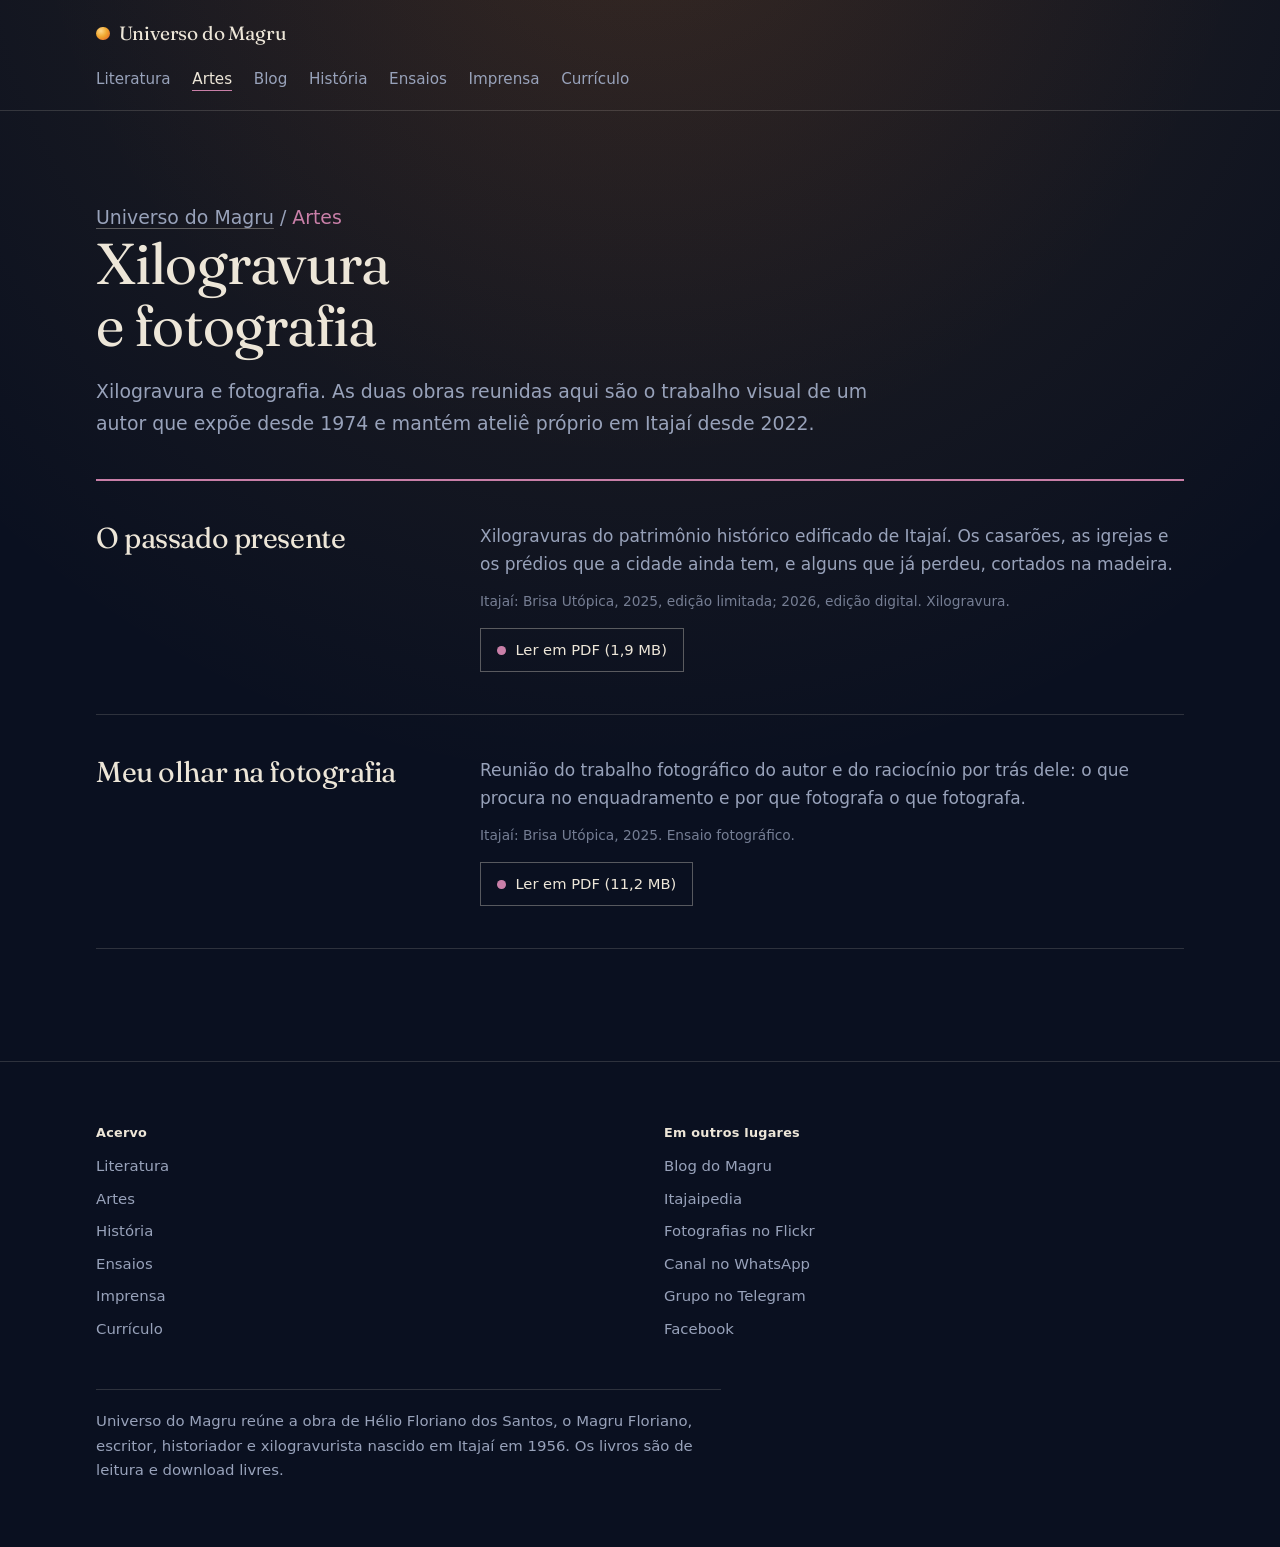
==== artes/index.html @ 8ad2925b "feat: novo site estático do Universo do Magru Reconstrói o site em HTML, CSS e JavaScript puro para " ====
<!doctype html>
<html lang="pt-BR" style="--acento: var(--artes)">
<head>
<meta charset="utf-8">
<meta name="viewport" content="width=device-width, initial-scale=1">
<title>Artes — Xilogravura e fotografia | Magru Floriano</title>
<meta name="description" content="Xilogravuras do patrimônio histórico de Itajaí e o ensaio fotográfico de Magru Floriano, em PDF de leitura livre.">
<link rel="canonical" href="https://magru.com.br/artes/">
<meta property="og:type" content="website">
<meta property="og:site_name" content="Universo do Magru">
<meta property="og:locale" content="pt_BR">
<meta property="og:title" content="Artes — Xilogravura e fotografia | Magru Floriano">
<meta property="og:description" content="Xilogravuras do patrimônio histórico de Itajaí e o ensaio fotográfico de Magru Floriano, em PDF de leitura livre.">
<meta property="og:url" content="https://magru.com.br/artes/">
<meta name="twitter:card" content="summary">
<link rel="icon" href="/assets/favicon.svg" type="image/svg+xml">
<link rel="preconnect" href="https://fonts.gstatic.com" crossorigin>
<link rel="stylesheet" href="https://fonts.googleapis.com/css2?family=Fraunces:opsz,wght,SOFT,WONK@9..144,300..600,0..100,0..1&display=swap">
<link rel="stylesheet" href="/assets/css/magru.css">
<script type="application/ld+json">{"@context": "https://schema.org", "@type": "CollectionPage", "name": "Artes", "url": "https://magru.com.br/artes/", "inLanguage": "pt-BR", "description": "Xilogravuras do patrimônio histórico de Itajaí e o ensaio fotográfico de Magru Floriano, em PDF de leitura livre.", "mainEntity": {"@type": "ItemList", "numberOfItems": 2, "itemListElement": [{"@type": "ListItem", "position": 1, "item": {"@type": "Book", "name": "O passado presente", "author": {"@type": "Person", "name": "Magru Floriano"}, "inLanguage": "pt-BR", "url": "https://blog.magru.com.br/web/wp-content/uploads/2026/01/magru-floriano_o-passado-presente.pdf", "encodingFormat": "application/pdf", "abstract": "Xilogravuras do patrimônio histórico edificado de Itajaí. Os casarões, as igrejas e os prédios que a cidade ainda tem, e alguns que já perdeu, cortados na madeira."}}, {"@type": "ListItem", "position": 2, "item": {"@type": "Book", "name": "Meu olhar na fotografia", "author": {"@type": "Person", "name": "Magru Floriano"}, "inLanguage": "pt-BR", "url": "https://blog.magru.com.br/web/wp-content/uploads/2026/02/magru-floriano_meu-olhar-na-foto.pdf", "encodingFormat": "application/pdf", "abstract": "Reunião do trabalho fotográfico do autor e do raciocínio por trás dele: o que procura no enquadramento e por que fotografa o que fotografa."}}]}}</script>
<script type="application/ld+json">{"@context": "https://schema.org", "@type": "BreadcrumbList", "itemListElement": [{"@type": "ListItem", "position": 1, "name": "Universo do Magru", "item": "https://magru.com.br/"}, {"@type": "ListItem", "position": 2, "name": "Artes", "item": "https://magru.com.br/artes/"}]}</script>
</head>
<body>
<a class="pular" href="#conteudo">Ir para o conteúdo</a>
<header class="topo">
  <div class="envelope">
    <div class="topo__interno">
      <a class="marca" href="/"><span class="marca__astro" aria-hidden="true"></span>Universo do Magru</a>
      <button class="menu-botao" type="button" aria-controls="rota" hidden>Seções</button>
    </div>
    <ul class="rota" id="rota">
      <li><a href="/literatura/">Literatura</a></li>
      <li><a href="/artes/" aria-current="page">Artes</a></li>
      <li><a href="https://blog.magru.com.br/web/blog/">Blog</a></li>
      <li><a href="/historia/">História</a></li>
      <li><a href="/ensaios/">Ensaios</a></li>
      <li><a href="/imprensa/">Imprensa</a></li>
      <li><a href="/curriculo/">Currículo</a></li>
    </ul>
  </div>
</header>
<main id="conteudo">
  <div class="envelope cabeca">
    <p class="migalhas"><a href="/">Universo do Magru</a> / <b>Artes</b></p>
    <h1>Xilogravura e fotografia</h1>
    <p>Xilogravura e fotografia. As duas obras reunidas aqui são o trabalho visual de um autor que expõe desde 1974 e mantém ateliê próprio em Itajaí desde 2022.</p>
  </div>
  <div class="envelope">
    <ul class="acervo">
      <li class="obra">
        <h2>O passado presente</h2>
        <p>Xilogravuras do patrimônio histórico edificado de Itajaí. Os casarões, as igrejas e os prédios que a cidade ainda tem, e alguns que já perdeu, cortados na madeira.</p>
        <p class="obra__ficha">Itajaí: Brisa Utópica, 2025, edição limitada; 2026, edição digital. Xilogravura.</p>
        <a class="baixar" href="https://blog.magru.com.br/web/wp-content/uploads/2026/01/magru-floriano_o-passado-presente.pdf" type="application/pdf" aria-label="Ler O passado presente em PDF, 1,9 MB">Ler em PDF (1,9 MB)</a>
      </li>
      <li class="obra">
        <h2>Meu olhar na fotografia</h2>
        <p>Reunião do trabalho fotográfico do autor e do raciocínio por trás dele: o que procura no enquadramento e por que fotografa o que fotografa.</p>
        <p class="obra__ficha">Itajaí: Brisa Utópica, 2025. Ensaio fotográfico.</p>
        <a class="baixar" href="https://blog.magru.com.br/web/wp-content/uploads/2026/02/magru-floriano_meu-olhar-na-foto.pdf" type="application/pdf" aria-label="Ler Meu olhar na fotografia em PDF, 11,2 MB">Ler em PDF (11,2 MB)</a>
      </li>
    </ul>
  </div>
</main>
<footer class="rodape">
  <div class="envelope">
    <div class="rodape__grade">
      <div>
        <h2>Acervo</h2>
        <ul>
          <li><a href="/literatura/">Literatura</a></li>
          <li><a href="/artes/">Artes</a></li>
          <li><a href="/historia/">História</a></li>
          <li><a href="/ensaios/">Ensaios</a></li>
          <li><a href="/imprensa/">Imprensa</a></li>
          <li><a href="/curriculo/">Currículo</a></li>
        </ul>
      </div>
      <div>
        <h2>Em outros lugares</h2>
        <ul>
          <li><a href="https://blog.magru.com.br/web/blog/">Blog do Magru</a></li>
          <li><a href="https://itajaipedia.com.br">Itajaipedia</a></li>
          <li><a href="https://www.flickr.com/photos/magru-floriano/">Fotografias no Flickr</a></li>
          <li><a href="https://magru.com.br/whatsapp">Canal no WhatsApp</a></li>
          <li><a href="https://t.me/blogdomagru">Grupo no Telegram</a></li>
          <li><a href="https://www.facebook.com/florianomagru">Facebook</a></li>
        </ul>
      </div>
    </div>
    <p class="rodape__nota">Universo do Magru reúne a obra de Hélio Floriano dos Santos, o Magru Floriano, escritor, historiador e xilogravurista nascido em Itajaí em 1956. Os livros são de leitura e download livres.</p>
  </div>
</footer>
<script src="/assets/js/magru.js" defer></script>
</body>
</html>
---- assets/css/magru.css ----
/* Universo do Magru — carta celeste gravada */

:root {
  --tinta: #0a1020;
  --tinta-alta: #121a2e;
  --papel: #ede6d8;
  --papel-fraco: #98a2ba;
  --sol: #f0a830;
  --sol-brasa: #e2582a;
  --linha: rgba(237, 230, 216, 0.16);
  --linha-forte: rgba(237, 230, 216, 0.34);

  --literatura: #9bc4e2;
  --ensaios: #a78bc8;
  --historia: #5fb49c;
  --imprensa: #c0c6ce;
  --artes: #c97fa8;
  --blog: #6fd3d8;

  --acento: var(--sol);

  --display: "Fraunces", Georgia, "Times New Roman", serif;
  --texto: system-ui, -apple-system, "Segoe UI", Roboto, sans-serif;

  --medida: 66ch;
  --gutter: clamp(1.25rem, 5vw, 3rem);
  --ritmo: clamp(3.5rem, 9vw, 7rem);
}

*,
*::before,
*::after {
  box-sizing: border-box;
}

html {
  -webkit-text-size-adjust: 100%;
  overflow-x: hidden;
}

body {
  margin: 0;
  background-color: var(--tinta);
  background-image:
    radial-gradient(circle at 50% -10%, rgba(240, 168, 48, 0.13), transparent 52%),
    radial-gradient(circle at 50% -10%, rgba(226, 88, 42, 0.09), transparent 34%);
  background-repeat: no-repeat;
  color: var(--papel);
  font-family: var(--texto);
  font-size: clamp(1rem, 0.96rem + 0.2vw, 1.0625rem);
  line-height: 1.65;
  text-rendering: optimizeLegibility;
}

/* Estipulado de gravura: pontilhado tênue sobre a tinta. */
body::before {
  content: "";
  position: fixed;
  inset: 0;
  pointer-events: none;
  z-index: 0;
  opacity: 0.4;
  background-image: radial-gradient(rgba(237, 230, 216, 0.09) 0.5px, transparent 0.5px);
  background-size: 4px 4px;
}

body > * {
  position: relative;
  z-index: 1;
}

h1,
h2,
h3 {
  font-family: var(--display);
  font-weight: 400;
  font-variation-settings: "SOFT" 0, "WONK" 1;
  line-height: 1.08;
  letter-spacing: -0.015em;
  margin: 0;
  text-wrap: balance;
}

a {
  color: var(--papel);
  text-decoration-color: var(--linha-forte);
  text-underline-offset: 0.22em;
  text-decoration-thickness: 1px;
}

a:hover {
  text-decoration-color: var(--acento);
}

:focus-visible {
  outline: 2px solid var(--sol);
  outline-offset: 3px;
  border-radius: 2px;
}

img {
  max-width: 100%;
  height: auto;
}

.envelope {
  width: min(100% - var(--gutter) * 2, 68rem);
  margin-inline: auto;
}

.pular {
  position: absolute;
  left: -9999px;
  top: 0;
}

.pular:focus {
  left: var(--gutter);
  top: 0.75rem;
  z-index: 10;
  background: var(--tinta-alta);
  padding: 0.6rem 1rem;
}

/* ---------- Cabeçalho ---------- */

.topo {
  border-bottom: 1px solid var(--linha);
}

.topo__interno {
  display: flex;
  flex-wrap: wrap;
  align-items: center;
  justify-content: space-between;
  gap: 1rem;
  padding-block: 1.1rem;
}

.marca {
  font-family: var(--display);
  font-variation-settings: "SOFT" 0, "WONK" 1;
  font-size: 1.2rem;
  letter-spacing: -0.01em;
  text-decoration: none;
  display: inline-flex;
  align-items: center;
  gap: 0.55rem;
}

.marca__astro {
  width: 0.72em;
  height: 0.72em;
  border-radius: 50%;
  background: radial-gradient(circle at 35% 30%, #ffd88a, var(--sol) 45%, var(--sol-brasa));
  flex: none;
}

.menu-botao {
  display: inline-flex;
  align-items: center;
  gap: 0.5rem;
  background: none;
  border: 1px solid var(--linha-forte);
  color: inherit;
  font: inherit;
  font-size: 0.9rem;
  padding: 0.4rem 0.8rem;
  cursor: pointer;
}

.menu-botao:hover {
  border-color: var(--sol);
}

.rota {
  display: flex;
  flex-wrap: wrap;
  gap: 0.35rem 1.35rem;
  list-style: none;
  margin: 0;
  padding: 0 0 1.1rem;
  font-size: 0.95rem;
}

.rota a {
  text-decoration: none;
  color: var(--papel-fraco);
  padding-block: 0.2rem;
}

.rota a:hover {
  color: var(--papel);
}

.rota [aria-current="page"] {
  color: var(--papel);
  box-shadow: inset 0 -1px 0 var(--acento);
}

@media (max-width: 47.99em) {
  .rota[hidden] {
    display: none;
  }
  .rota {
    flex-direction: column;
    gap: 0;
  }
  .rota li {
    border-top: 1px solid var(--linha);
  }
  .rota a {
    display: block;
    padding-block: 0.7rem;
  }
}

@media (min-width: 48em) {
  .menu-botao {
    display: none;
  }
  .rota[hidden] {
    display: flex;
  }
}

/* ---------- Diagrama orbital ---------- */
/* A esfera inteira gira num período único: os planetas mantêm distância
   fixa entre si e nunca colidem, como num astrolábio. */

.sistema {
  --raio: min(30vw, 11rem);
  --periodo: 260s;
  display: grid;
  place-items: center;
  aspect-ratio: 1;
  width: min(96vw, 34rem);
  margin: clamp(1rem, 4vw, 2rem) auto clamp(1.5rem, 5vw, 2.5rem);
}

.sistema > * {
  grid-area: 1 / 1;
}

.sol {
  display: grid;
  place-items: center;
  text-align: center;
  width: min(26vw, 8rem);
  aspect-ratio: 1;
  border-radius: 50%;
  background: radial-gradient(circle at 38% 32%, #ffe3a8, var(--sol) 42%, var(--sol-brasa) 88%);
  color: #2a1403;
  box-shadow: 0 0 4rem rgba(240, 168, 48, 0.3);
  margin: 0;
  padding: 0.5rem;
  font-family: var(--display);
  font-variation-settings: "SOFT" 0, "WONK" 1;
  font-size: clamp(0.95rem, 3.4vw, 1.2rem);
  line-height: 1.05;
}

.anel {
  width: calc(var(--f) * var(--raio) * 2);
  aspect-ratio: 1;
  border: 1px solid var(--linha);
  border-radius: 50%;
}

.orbita {
  position: relative;
  width: calc(var(--f) * var(--raio) * 2);
  aspect-ratio: 1;
  transform: rotate(var(--angulo));
  animation: girar var(--periodo) linear infinite;
}

@keyframes girar {
  to {
    transform: rotate(calc(var(--angulo) + 360deg));
  }
}

@keyframes desgirar {
  to {
    transform: rotate(calc(var(--angulo) * -1 - 360deg));
  }
}

.planeta {
  position: absolute;
  top: 50%;
  left: 100%;
  translate: -50% -50%;
  display: flex;
  align-items: center;
  gap: 0.5rem;
  padding: 0.5rem;
  text-decoration: none;
  white-space: nowrap;
  font-size: 0.92rem;
  transform: rotate(calc(var(--angulo) * -1));
  animation: desgirar var(--periodo) linear infinite;
}

.planeta::before {
  content: "";
  width: 0.7rem;
  height: 0.7rem;
  border-radius: 50%;
  background: var(--cor);
  box-shadow: 0 0 0 0.35rem var(--tinta);
  flex: none;
}

.planeta:hover,
.planeta:focus-visible {
  color: var(--cor);
}

/* No celular não há largura para seis rótulos girando: ficam os pontos,
   com o nome disponível para leitores de tela e teclado. */
@media (max-width: 47.99em) {
  .planeta span {
    position: absolute;
    width: 1px;
    height: 1px;
    overflow: hidden;
    clip-path: inset(50%);
    white-space: nowrap;
  }
  .planeta {
    padding: 0.85rem;
  }
  .planeta::before {
    width: 0.85rem;
    height: 0.85rem;
  }
}

@media (min-width: 48em) {
  .planeta span {
    background: var(--tinta);
    padding-inline: 0.15rem;
  }
}

@media (prefers-reduced-motion: reduce) {
  .orbita,
  .planeta {
    animation: none;
  }
}

/* ---------- Home ---------- */

.abertura {
  padding-top: clamp(2rem, 6vw, 3.5rem);
  text-align: center;
}

.abertura h1 {
  font-size: clamp(2.1rem, 8vw, 3.9rem);
  max-width: 18ch;
  margin-inline: auto;
}

.abertura p {
  max-width: 54ch;
  margin: 1.1rem auto 0;
  color: var(--papel-fraco);
  font-size: clamp(1rem, 0.95rem + 0.4vw, 1.15rem);
}

.orbitas {
  display: grid;
  gap: 1px;
  background: var(--linha);
  border-block: 1px solid var(--linha);
  list-style: none;
  margin: 0;
  padding: 0;
}

.orbitas a {
  display: grid;
  gap: 0.4rem;
  align-content: start;
  background: var(--tinta);
  padding: clamp(1.4rem, 4vw, 2rem) clamp(1.1rem, 3vw, 1.6rem);
  height: 100%;
  text-decoration: none;
}

.orbitas a:hover {
  background: var(--tinta-alta);
}

/* Seis seções: duas colunas de três, ou três de dois. Nunca uma célula vazia. */
@media (min-width: 34em) {
  .orbitas {
    grid-template-columns: repeat(2, 1fr);
  }
}

@media (min-width: 58em) {
  .orbitas {
    grid-template-columns: repeat(3, 1fr);
  }
}

.orbitas b {
  font-family: var(--display);
  font-variation-settings: "SOFT" 0, "WONK" 1;
  font-weight: 400;
  font-size: 1.4rem;
  color: var(--cor, var(--papel));
}

.orbitas span {
  color: var(--papel-fraco);
  font-size: 0.95rem;
}

.orbitas em {
  font-style: normal;
  color: var(--papel-fraco);
  font-size: 0.82rem;
}

/* ---------- Seções e prosa ---------- */

main {
  display: block;
  padding-bottom: var(--ritmo);
}

.cabeca {
  padding-block: clamp(2.5rem, 8vw, 4.5rem) clamp(1.5rem, 4vw, 2.5rem);
  border-bottom: 2px solid var(--acento);
}

.cabeca h1 {
  font-size: clamp(2.2rem, 8vw, 3.6rem);
  max-width: 16ch;
}

.cabeca p {
  max-width: var(--medida);
  margin: 1.2rem 0 0;
  color: var(--papel-fraco);
  font-size: clamp(1.02rem, 0.97rem + 0.4vw, 1.18rem);
}

.migalhas {
  font-size: 0.88rem;
  color: var(--papel-fraco);
  margin-bottom: 1.4rem;
}

.migalhas a {
  color: inherit;
}

.migalhas b {
  font-weight: 400;
  color: var(--acento);
}

.acervo {
  list-style: none;
  margin: 0;
  padding: 0;
}

.obra {
  border-bottom: 1px solid var(--linha);
  padding-block: clamp(1.8rem, 5vw, 2.6rem);
  display: grid;
  gap: 0.7rem;
}

.obra h2 {
  font-size: clamp(1.35rem, 4.5vw, 1.8rem);
  max-width: 24ch;
}

.obra p {
  margin: 0;
  max-width: var(--medida);
  color: var(--papel-fraco);
}

.baixar {
  justify-self: start;
  display: inline-flex;
  align-items: center;
  gap: 0.6rem;
  margin-top: 0.3rem;
  padding: 0.55rem 1rem;
  border: 1px solid var(--linha-forte);
  text-decoration: none;
  font-size: 0.92rem;
}

.baixar:hover {
  border-color: var(--acento);
  color: var(--acento);
}

.baixar::before {
  content: "";
  width: 0.55rem;
  height: 0.55rem;
  border-radius: 50%;
  background: var(--acento);
  flex: none;
}

@media (min-width: 56em) {
  .obra {
    grid-template-columns: 20rem 1fr;
    column-gap: clamp(2rem, 5vw, 4rem);
    align-items: start;
  }
  .obra h2 {
    grid-column: 1;
    grid-row: 1 / -1;
  }
  .obra > :not(h2) {
    grid-column: 2;
  }
}

.prosa {
  padding-top: clamp(2rem, 6vw, 3rem);
  max-width: var(--medida);
  margin-inline: 0;
}

.prosa h2 {
  font-size: clamp(1.4rem, 4.5vw, 1.9rem);
  margin-top: clamp(2.6rem, 7vw, 3.6rem);
  padding-top: 1.4rem;
  border-top: 1px solid var(--linha);
  color: var(--acento);
}

.prosa p {
  margin: 1.1rem 0 0;
}

.prosa ul {
  margin: 1.4rem 0 0;
  padding: 0;
  list-style: none;
}

.prosa li {
  padding: 0.7rem 0 0.7rem 1.4rem;
  border-top: 1px solid var(--linha);
  position: relative;
}

.prosa li::before {
  content: "";
  position: absolute;
  left: 0;
  top: 1.35em;
  width: 0.4rem;
  height: 0.4rem;
  border-radius: 50%;
  background: var(--linha-forte);
}

.destaque {
  font-variant-numeric: tabular-nums;
  color: var(--papel);
}

/* ---------- Rodapé ---------- */

.rodape {
  border-top: 1px solid var(--linha);
  padding-block: clamp(2.5rem, 7vw, 4rem);
  font-size: 0.93rem;
  color: var(--papel-fraco);
}

.rodape__grade {
  display: grid;
  gap: clamp(2rem, 5vw, 3rem);
  grid-template-columns: repeat(auto-fit, minmax(13rem, 1fr));
}

.rodape h2 {
  font-family: var(--texto);
  font-size: 0.8rem;
  font-weight: 600;
  letter-spacing: 0.02em;
  color: var(--papel);
  margin-bottom: 0.9rem;
}

.rodape ul {
  list-style: none;
  margin: 0;
  padding: 0;
  display: grid;
  gap: 0.5rem;
}

.rodape a {
  color: inherit;
  text-decoration: none;
}

.rodape a:hover {
  color: var(--papel);
  text-decoration: underline;
  text-decoration-color: var(--acento);
}

.rodape__nota {
  margin: clamp(2rem, 5vw, 3rem) 0 0;
  padding-top: 1.2rem;
  border-top: 1px solid var(--linha);
  max-width: var(--medida);
}

/* ---------- 404 ---------- */

.perdido {
  text-align: center;
  padding-block: clamp(4rem, 14vw, 9rem);
}

.perdido h1 {
  font-size: clamp(2.2rem, 9vw, 4rem);
}

.perdido p {
  max-width: 46ch;
  margin: 1.2rem auto 2rem;
  color: var(--papel-fraco);
}

.obra__ficha {
  font-size: 0.86rem;
  color: var(--papel-fraco);
  opacity: 0.75;
}

@media (min-width: 56em) {
  .obra__ficha {
    grid-column: 2;
  }
}
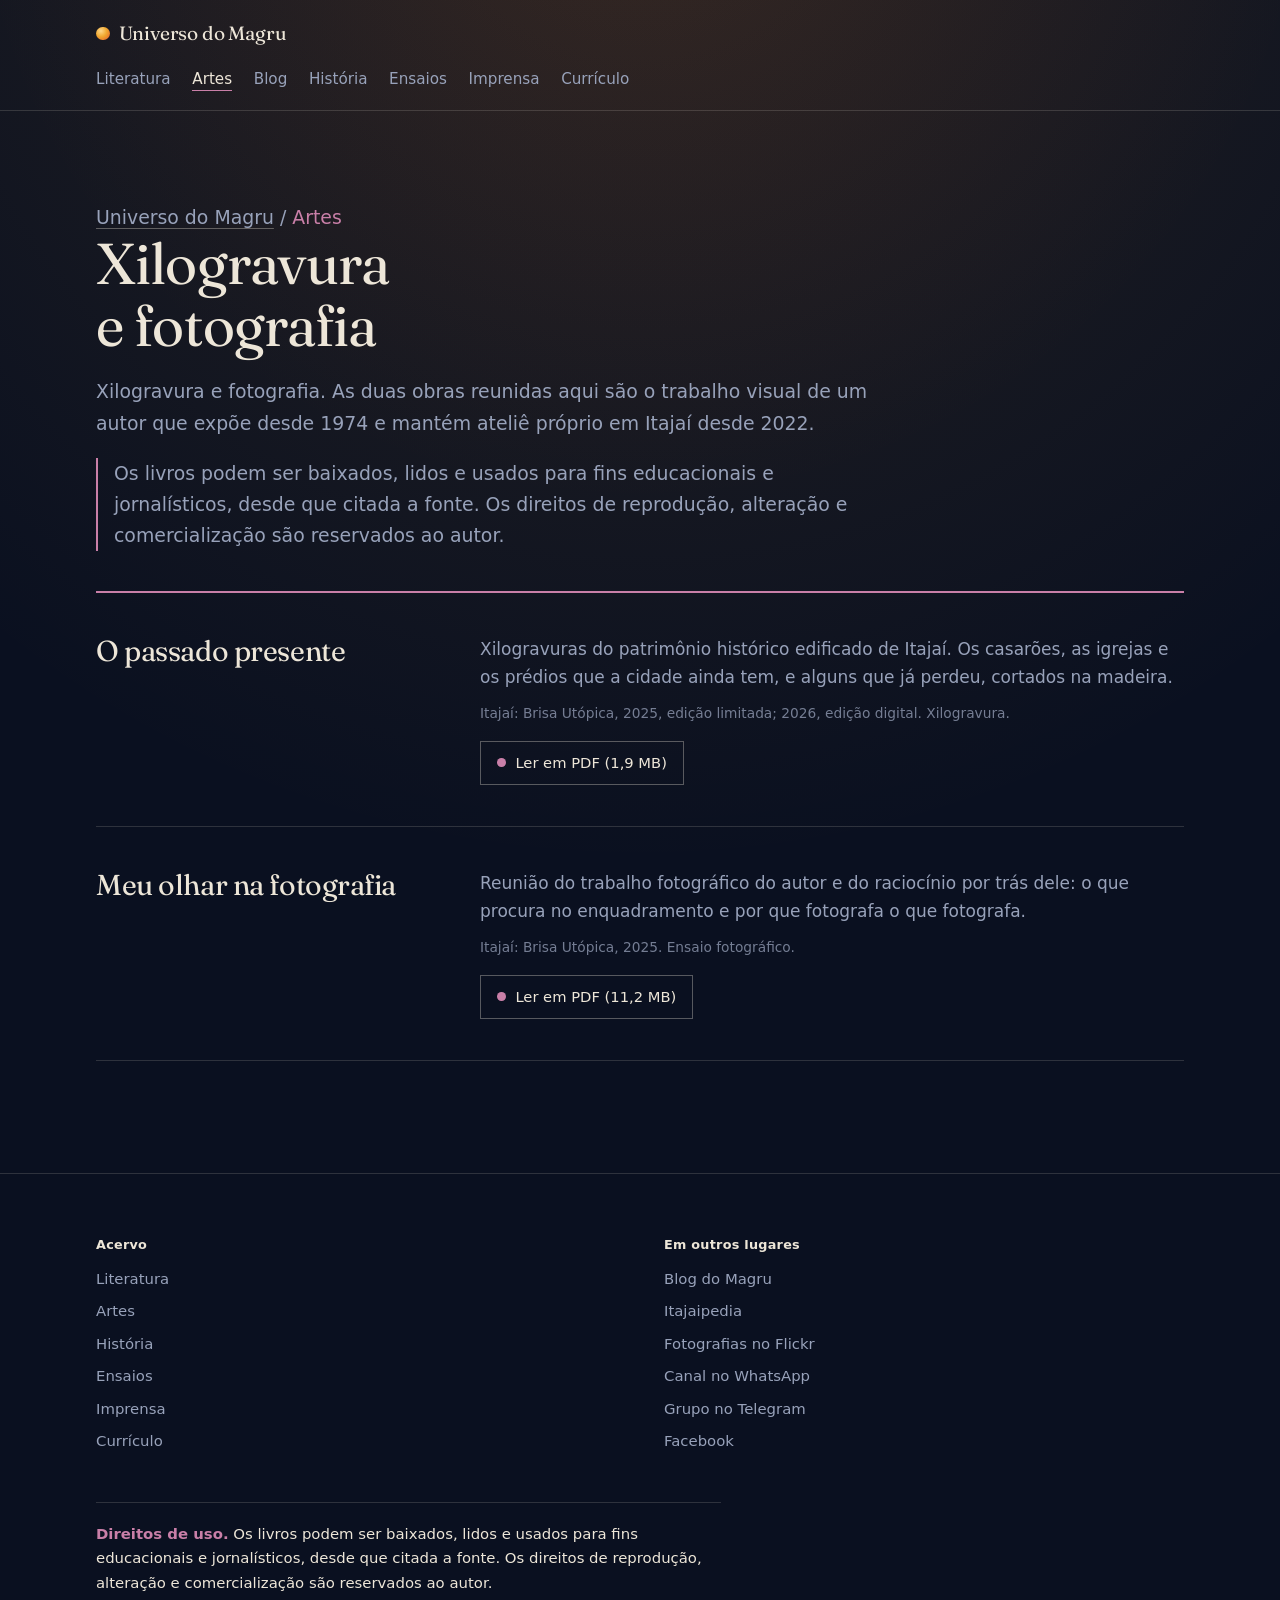
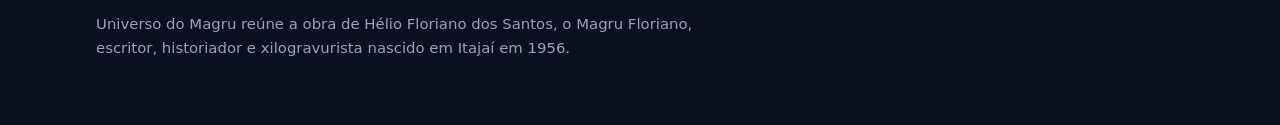
==== commit b6574cd3: "feat: declara os direitos de uso das obras Os livros podem ser baixados, lidos e usados para fins ed" ====
--- a/artes/index.html
+++ b/artes/index.html
@@ -17,7 +17,7 @@
 <link rel="preconnect" href="https://fonts.gstatic.com" crossorigin>
 <link rel="stylesheet" href="https://fonts.googleapis.com/css2?family=Fraunces:opsz,wght,SOFT,WONK@9..144,300..600,0..100,0..1&display=swap">
 <link rel="stylesheet" href="/assets/css/magru.css">
-<script type="application/ld+json">{"@context": "https://schema.org", "@type": "CollectionPage", "name": "Artes", "url": "https://magru.com.br/artes/", "inLanguage": "pt-BR", "description": "Xilogravuras do patrimônio histórico de Itajaí e o ensaio fotográfico de Magru Floriano, em PDF de leitura livre.", "mainEntity": {"@type": "ItemList", "numberOfItems": 2, "itemListElement": [{"@type": "ListItem", "position": 1, "item": {"@type": "Book", "name": "O passado presente", "author": {"@type": "Person", "name": "Magru Floriano"}, "inLanguage": "pt-BR", "url": "https://blog.magru.com.br/web/wp-content/uploads/2026/01/magru-floriano_o-passado-presente.pdf", "encodingFormat": "application/pdf", "abstract": "Xilogravuras do patrimônio histórico edificado de Itajaí. Os casarões, as igrejas e os prédios que a cidade ainda tem, e alguns que já perdeu, cortados na madeira."}}, {"@type": "ListItem", "position": 2, "item": {"@type": "Book", "name": "Meu olhar na fotografia", "author": {"@type": "Person", "name": "Magru Floriano"}, "inLanguage": "pt-BR", "url": "https://blog.magru.com.br/web/wp-content/uploads/2026/02/magru-floriano_meu-olhar-na-foto.pdf", "encodingFormat": "application/pdf", "abstract": "Reunião do trabalho fotográfico do autor e do raciocínio por trás dele: o que procura no enquadramento e por que fotografa o que fotografa."}}]}}</script>
+<script type="application/ld+json">{"@context": "https://schema.org", "@type": "CollectionPage", "name": "Artes", "url": "https://magru.com.br/artes/", "inLanguage": "pt-BR", "description": "Xilogravuras do patrimônio histórico de Itajaí e o ensaio fotográfico de Magru Floriano, em PDF de leitura livre.", "mainEntity": {"@type": "ItemList", "numberOfItems": 2, "itemListElement": [{"@type": "ListItem", "position": 1, "item": {"@type": "Book", "name": "O passado presente", "author": {"@type": "Person", "name": "Magru Floriano"}, "inLanguage": "pt-BR", "url": "https://blog.magru.com.br/web/wp-content/uploads/2026/01/magru-floriano_o-passado-presente.pdf", "encodingFormat": "application/pdf", "abstract": "Xilogravuras do patrimônio histórico edificado de Itajaí. Os casarões, as igrejas e os prédios que a cidade ainda tem, e alguns que já perdeu, cortados na madeira.", "isAccessibleForFree": true, "copyrightHolder": {"@type": "Person", "name": "Magru Floriano"}, "copyrightNotice": "Os livros podem ser baixados, lidos e usados para fins educacionais e jornalísticos, desde que citada a fonte. Os direitos de reprodução, alteração e comercialização são reservados ao autor."}}, {"@type": "ListItem", "position": 2, "item": {"@type": "Book", "name": "Meu olhar na fotografia", "author": {"@type": "Person", "name": "Magru Floriano"}, "inLanguage": "pt-BR", "url": "https://blog.magru.com.br/web/wp-content/uploads/2026/02/magru-floriano_meu-olhar-na-foto.pdf", "encodingFormat": "application/pdf", "abstract": "Reunião do trabalho fotográfico do autor e do raciocínio por trás dele: o que procura no enquadramento e por que fotografa o que fotografa.", "isAccessibleForFree": true, "copyrightHolder": {"@type": "Person", "name": "Magru Floriano"}, "copyrightNotice": "Os livros podem ser baixados, lidos e usados para fins educacionais e jornalísticos, desde que citada a fonte. Os direitos de reprodução, alteração e comercialização são reservados ao autor."}}]}}</script>
 <script type="application/ld+json">{"@context": "https://schema.org", "@type": "BreadcrumbList", "itemListElement": [{"@type": "ListItem", "position": 1, "name": "Universo do Magru", "item": "https://magru.com.br/"}, {"@type": "ListItem", "position": 2, "name": "Artes", "item": "https://magru.com.br/artes/"}]}</script>
 </head>
 <body>
@@ -44,6 +44,7 @@
     <p class="migalhas"><a href="/">Universo do Magru</a> / <b>Artes</b></p>
     <h1>Xilogravura e fotografia</h1>
     <p>Xilogravura e fotografia. As duas obras reunidas aqui são o trabalho visual de um autor que expõe desde 1974 e mantém ateliê próprio em Itajaí desde 2022.</p>
+    <p class="nota-direitos">Os livros podem ser baixados, lidos e usados para fins educacionais e jornalísticos, desde que citada a fonte. Os direitos de reprodução, alteração e comercialização são reservados ao autor.</p>
   </div>
   <div class="envelope">
     <ul class="acervo">
@@ -51,13 +52,13 @@
         <h2>O passado presente</h2>
         <p>Xilogravuras do patrimônio histórico edificado de Itajaí. Os casarões, as igrejas e os prédios que a cidade ainda tem, e alguns que já perdeu, cortados na madeira.</p>
         <p class="obra__ficha">Itajaí: Brisa Utópica, 2025, edição limitada; 2026, edição digital. Xilogravura.</p>
-        <a class="baixar" href="https://blog.magru.com.br/web/wp-content/uploads/2026/01/magru-floriano_o-passado-presente.pdf" type="application/pdf" aria-label="Ler O passado presente em PDF, 1,9 MB">Ler em PDF (1,9 MB)</a>
+        <a class="baixar" href="https://blog.magru.com.br/web/wp-content/uploads/2026/01/magru-floriano_o-passado-presente.pdf" type="application/pdf" aria-label="Ler em PDF (1,9 MB): O passado presente">Ler em PDF (1,9 MB)</a>
       </li>
       <li class="obra">
         <h2>Meu olhar na fotografia</h2>
         <p>Reunião do trabalho fotográfico do autor e do raciocínio por trás dele: o que procura no enquadramento e por que fotografa o que fotografa.</p>
         <p class="obra__ficha">Itajaí: Brisa Utópica, 2025. Ensaio fotográfico.</p>
-        <a class="baixar" href="https://blog.magru.com.br/web/wp-content/uploads/2026/02/magru-floriano_meu-olhar-na-foto.pdf" type="application/pdf" aria-label="Ler Meu olhar na fotografia em PDF, 11,2 MB">Ler em PDF (11,2 MB)</a>
+        <a class="baixar" href="https://blog.magru.com.br/web/wp-content/uploads/2026/02/magru-floriano_meu-olhar-na-foto.pdf" type="application/pdf" aria-label="Ler em PDF (11,2 MB): Meu olhar na fotografia">Ler em PDF (11,2 MB)</a>
       </li>
     </ul>
   </div>
@@ -88,7 +89,8 @@
         </ul>
       </div>
     </div>
-    <p class="rodape__nota">Universo do Magru reúne a obra de Hélio Floriano dos Santos, o Magru Floriano, escritor, historiador e xilogravurista nascido em Itajaí em 1956. Os livros são de leitura e download livres.</p>
+    <p class="rodape__nota" id="direitos"><b>Direitos de uso.</b> Os livros podem ser baixados, lidos e usados para fins educacionais e jornalísticos, desde que citada a fonte. Os direitos de reprodução, alteração e comercialização são reservados ao autor.</p>
+    <p class="rodape__bio">Universo do Magru reúne a obra de Hélio Floriano dos Santos, o Magru Floriano, escritor, historiador e xilogravurista nascido em Itajaí em 1956.</p>
   </div>
 </footer>
 <script src="/assets/js/magru.js" defer></script>
--- a/assets/css/magru.css
+++ b/assets/css/magru.css
@@ -234,7 +234,7 @@
   display: grid;
   place-items: center;
   aspect-ratio: 1;
-  width: min(96vw, 34rem);
+  width: min(100%, 34rem);
   margin: clamp(1rem, 4vw, 2rem) auto clamp(1.5rem, 5vw, 2.5rem);
 }
 
@@ -246,7 +246,7 @@
   display: grid;
   place-items: center;
   text-align: center;
-  width: min(26vw, 8rem);
+  width: min(27vw, 8rem);
   aspect-ratio: 1;
   border-radius: 50%;
   background: radial-gradient(circle at 38% 32%, #ffe3a8, var(--sol) 42%, var(--sol-brasa) 88%);
@@ -258,6 +258,17 @@
   font-variation-settings: "SOFT" 0, "WONK" 1;
   font-size: clamp(0.95rem, 3.4vw, 1.2rem);
   line-height: 1.05;
+}
+
+/* Anéis e órbitas são caixas quadradas empilhadas: sem isto, a maior cobre
+   as menores e só o planeta externo recebe clique. */
+.anel,
+.orbita {
+  pointer-events: none;
+}
+
+.planeta {
+  pointer-events: auto;
 }
 
 .anel {
@@ -318,30 +329,27 @@
   color: var(--cor);
 }
 
-/* No celular não há largura para seis rótulos girando: ficam os pontos,
-   com o nome disponível para leitores de tela e teclado. */
+.planeta span {
+  background: var(--tinta);
+  padding-inline: 0.15rem;
+}
+
+/* No celular o diagrama usa a largura inteira da tela e o rótulo encolhe,
+   para que os seis nomes caibam girando sem se alcançar. */
 @media (max-width: 47.99em) {
-  .planeta span {
-    position: absolute;
-    width: 1px;
-    height: 1px;
-    overflow: hidden;
-    clip-path: inset(50%);
-    white-space: nowrap;
+  .sistema {
+    --raio: 31vw;
+    width: 100%;
   }
   .planeta {
-    padding: 0.85rem;
+    font-size: 0.7rem;
+    gap: 0.3rem;
+    padding: 0.7rem 0.4rem;
   }
   .planeta::before {
-    width: 0.85rem;
-    height: 0.85rem;
-  }
-}
-
-@media (min-width: 48em) {
-  .planeta span {
-    background: var(--tinta);
-    padding-inline: 0.15rem;
+    width: 0.55rem;
+    height: 0.55rem;
+    box-shadow: 0 0 0 0.25rem var(--tinta);
   }
 }
 
@@ -626,6 +634,32 @@
   padding-top: 1.2rem;
   border-top: 1px solid var(--linha);
   max-width: var(--medida);
+  color: var(--papel);
+}
+
+.rodape__nota b {
+  font-weight: 600;
+  color: var(--acento);
+}
+
+.rodape__bio {
+  margin: 1rem 0 0;
+  max-width: var(--medida);
+}
+
+/* Junto dos downloads, onde a condição de uso importa. */
+.nota-direitos {
+  margin-top: 1.4rem;
+  max-width: var(--medida);
+  padding-left: 1rem;
+  border-left: 2px solid var(--acento);
+  font-size: 0.9rem;
+  color: var(--papel-fraco);
+}
+
+.nota-direitos a {
+  color: var(--papel);
+  white-space: nowrap;
 }
 
 /* ---------- 404 ---------- */
